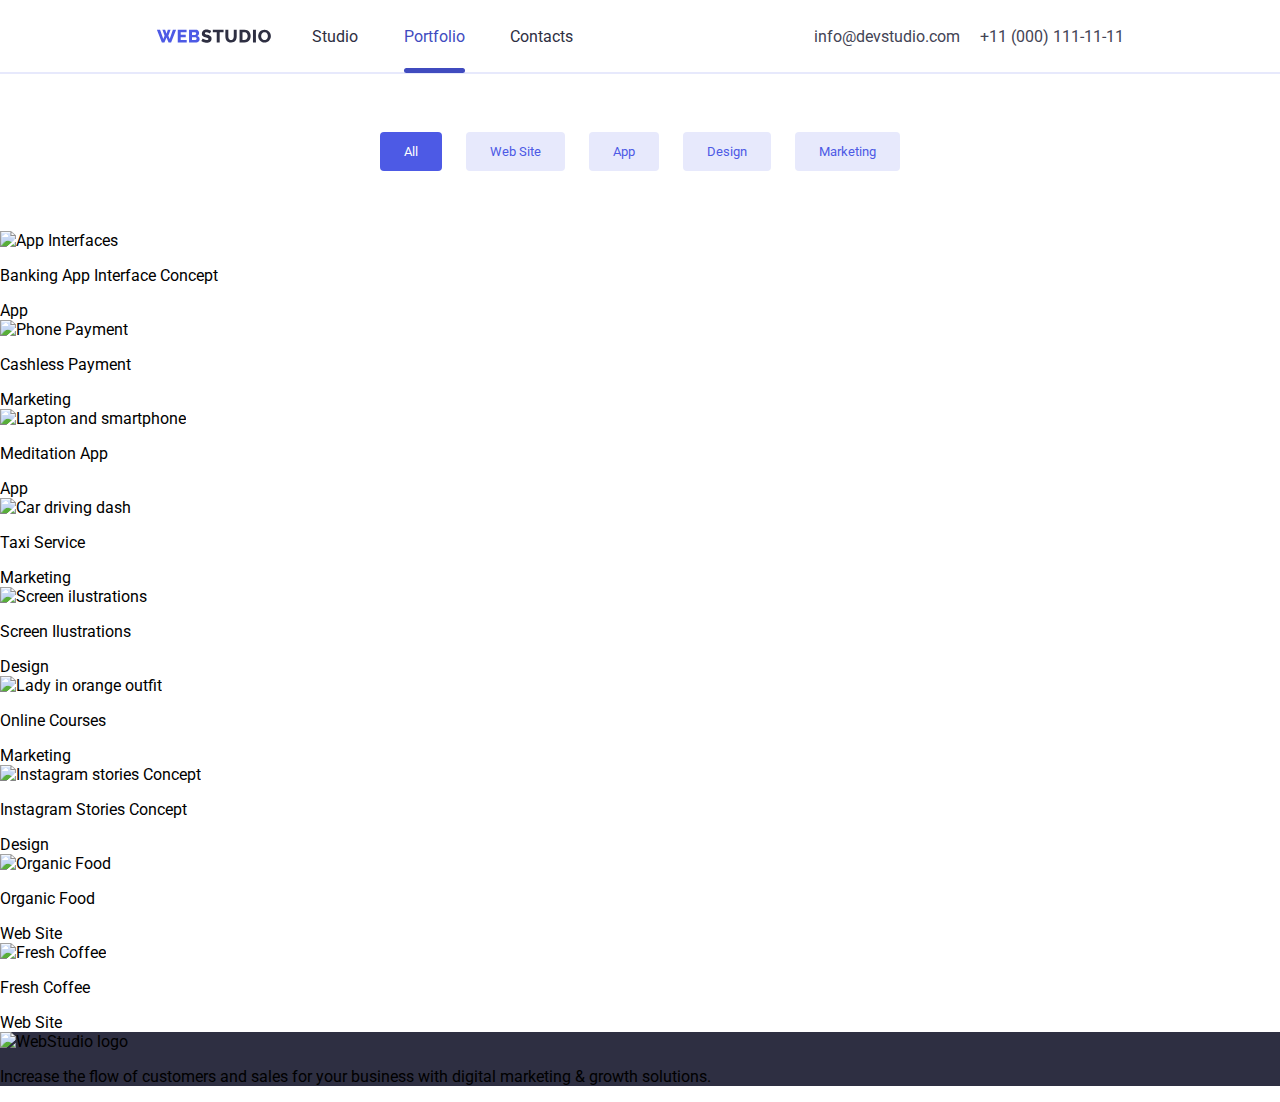
==== portfolio.html @ f5e957b6 "1st commit" ====
<!DOCTYPE html>
<html lang="en"> 
    <head>
        <meta charset="utf-8" />
        <meta name="description" content="Efective solutions for your business" />
        <title>WebStudio</title>
        <link rel="stylesheet" href="css/styles.css"/>
        <link rel="preconnect" href="https://fonts.googleapis.com">
        <link rel="preconnect" href="https://fonts.gstatic.com" crossorigin>
        <link href="https://fonts.googleapis.com/css2?family=Roboto:ital,wght@0,100;0,300;0,400;0,500;0,700;0,900;1,100;1,300;1,400;1,500;1,700;1,900&display=swap" rel="stylesheet">
    </head>

    <body>
        <section class="nav-bar">
            <nav>
                <svg width="116" height="24" viewBox="0 0 116 24" fill="none" xmlns="http://www.w3.org/2000/svg">
                    <path d="M6.436 5.738H9.154L10.486 9.824L11.818 5.738H14.554L12.376 11.678L13.672 15.08L16.876 5.72H20.098L15.112 18.5H12.556L10.486 13.496L8.434 18.5H5.86L0.892 5.72H4.096L7.318 15.08L8.578 11.678L6.436 5.738ZM30.7304 15.908V18.5H21.7484V5.72H30.5684V8.312H24.7004V10.796H29.7404V13.19H24.7004V15.908H30.7304ZM43.6298 15.224C43.6298 15.956 43.4318 16.568 43.0358 17.06C42.6518 17.54 42.1298 17.9 41.4698 18.14C40.8098 18.38 40.0838 18.5 39.2918 18.5H33.0638V5.72H40.1738C40.7738 5.72 41.2898 5.882 41.7218 6.206C42.1658 6.518 42.5018 6.926 42.7298 7.43C42.9698 7.934 43.0898 8.456 43.0898 8.996C43.0898 9.596 42.9338 10.172 42.6218 10.724C42.3098 11.264 41.8538 11.672 41.2538 11.948C41.9858 12.164 42.5618 12.548 42.9818 13.1C43.4138 13.652 43.6298 14.36 43.6298 15.224ZM40.6238 14.63C40.6238 14.354 40.5698 14.114 40.4618 13.91C40.3538 13.694 40.2098 13.526 40.0298 13.406C39.8618 13.274 39.6578 13.208 39.4178 13.208H36.0158V15.998H39.2918C39.5438 15.998 39.7658 15.938 39.9578 15.818C40.1618 15.698 40.3238 15.536 40.4438 15.332C40.5638 15.128 40.6238 14.894 40.6238 14.63ZM36.0158 8.24V10.886H38.9138C39.1298 10.886 39.3278 10.838 39.5078 10.742C39.6998 10.646 39.8558 10.502 39.9758 10.31C40.0958 10.106 40.1558 9.854 40.1558 9.554C40.1558 9.266 40.1018 9.026 39.9938 8.834C39.8978 8.642 39.7658 8.498 39.5978 8.402C39.4298 8.294 39.2378 8.24 39.0218 8.24H36.0158Z" fill="#4D5AE5"/>
                    <path d="M53.892 9.464C53.856 9.404 53.73 9.314 53.514 9.194C53.298 9.062 53.028 8.924 52.704 8.78C52.38 8.636 52.026 8.51 51.642 8.402C51.258 8.294 50.874 8.24 50.49 8.24C49.986 8.24 49.596 8.33 49.32 8.51C49.044 8.678 48.906 8.942 48.906 9.302C48.906 9.59 49.008 9.818 49.212 9.986C49.428 10.154 49.734 10.304 50.13 10.436C50.526 10.556 51.012 10.7 51.588 10.868C52.404 11.084 53.112 11.348 53.712 11.66C54.312 11.96 54.768 12.35 55.08 12.83C55.404 13.31 55.566 13.946 55.566 14.738C55.566 15.458 55.434 16.07 55.17 16.574C54.906 17.066 54.546 17.468 54.09 17.78C53.646 18.08 53.136 18.302 52.56 18.446C51.984 18.578 51.39 18.644 50.778 18.644C50.154 18.644 49.512 18.584 48.852 18.464C48.204 18.332 47.58 18.152 46.98 17.924C46.38 17.684 45.828 17.396 45.324 17.06L46.62 14.486C46.668 14.546 46.824 14.66 47.088 14.828C47.352 14.984 47.676 15.152 48.06 15.332C48.456 15.5 48.894 15.65 49.374 15.782C49.854 15.914 50.34 15.98 50.832 15.98C51.36 15.98 51.75 15.896 52.002 15.728C52.266 15.56 52.398 15.326 52.398 15.026C52.398 14.702 52.26 14.45 51.984 14.27C51.72 14.09 51.354 13.928 50.886 13.784C50.43 13.64 49.902 13.478 49.302 13.298C48.522 13.058 47.874 12.788 47.358 12.488C46.854 12.188 46.476 11.822 46.224 11.39C45.984 10.958 45.864 10.418 45.864 9.77C45.864 8.87 46.074 8.114 46.494 7.502C46.926 6.878 47.502 6.41 48.222 6.098C48.942 5.774 49.728 5.612 50.58 5.612C51.18 5.612 51.756 5.684 52.308 5.828C52.872 5.972 53.394 6.152 53.874 6.368C54.366 6.584 54.804 6.8 55.188 7.016L53.892 9.464ZM67.5762 8.312H63.6882V18.5H60.7362V8.312H56.8302V5.72H67.5762V8.312ZM75.0479 18.608C74.0279 18.608 73.1579 18.44 72.4379 18.104C71.7179 17.756 71.1299 17.288 70.6739 16.7C70.2299 16.1 69.8999 15.422 69.6839 14.666C69.4799 13.898 69.3779 13.094 69.3779 12.254V5.72H72.3299V12.254C72.3299 12.734 72.3779 13.202 72.4739 13.658C72.5699 14.102 72.7259 14.498 72.9419 14.846C73.1579 15.194 73.4339 15.47 73.7699 15.674C74.1179 15.878 74.5439 15.98 75.0479 15.98C75.5639 15.98 75.9959 15.878 76.3439 15.674C76.6919 15.458 76.9679 15.176 77.1719 14.828C77.3759 14.468 77.5259 14.066 77.6219 13.622C77.7179 13.178 77.7659 12.722 77.7659 12.254V5.72H80.7179V12.254C80.7179 13.142 80.6039 13.97 80.3759 14.738C80.1599 15.506 79.8239 16.184 79.3679 16.772C78.9119 17.348 78.3239 17.798 77.6039 18.122C76.8959 18.446 76.0439 18.608 75.0479 18.608ZM83.5452 18.5V5.72H88.3152C89.7192 5.72 90.8892 6.008 91.8252 6.584C92.7732 7.148 93.4872 7.916 93.9672 8.888C94.4472 9.848 94.6872 10.916 94.6872 12.092C94.6872 13.388 94.4232 14.516 93.8952 15.476C93.3672 16.436 92.6232 17.18 91.6632 17.708C90.7152 18.236 89.5992 18.5 88.3152 18.5H83.5452ZM91.6812 12.092C91.6812 11.348 91.5492 10.694 91.2852 10.13C91.0212 9.554 90.6372 9.11 90.1332 8.798C89.6292 8.474 89.0232 8.312 88.3152 8.312H86.4972V15.908H88.3152C89.0352 15.908 89.6412 15.746 90.1332 15.422C90.6372 15.086 91.0212 14.63 91.2852 14.054C91.5492 13.466 91.6812 12.812 91.6812 12.092ZM96.9699 18.5V5.72H99.9219V18.5H96.9699ZM108.504 18.608C107.544 18.608 106.674 18.428 105.894 18.068C105.126 17.696 104.46 17.204 103.896 16.592C103.344 15.968 102.918 15.272 102.618 14.504C102.318 13.724 102.168 12.92 102.168 12.092C102.168 11.24 102.324 10.43 102.636 9.662C102.96 8.894 103.404 8.21 103.968 7.61C104.544 6.998 105.222 6.518 106.002 6.17C106.782 5.822 107.634 5.648 108.558 5.648C109.506 5.648 110.364 5.834 111.132 6.206C111.912 6.566 112.578 7.058 113.13 7.682C113.694 8.306 114.126 9.008 114.426 9.788C114.726 10.556 114.876 11.342 114.876 12.146C114.876 12.998 114.72 13.808 114.408 14.576C114.096 15.344 113.652 16.034 113.076 16.646C112.5 17.246 111.822 17.726 111.042 18.086C110.274 18.434 109.428 18.608 108.504 18.608ZM105.174 12.128C105.174 12.62 105.246 13.1 105.39 13.568C105.534 14.024 105.744 14.432 106.02 14.792C106.308 15.152 106.662 15.44 107.082 15.656C107.502 15.872 107.982 15.98 108.522 15.98C109.086 15.98 109.578 15.872 109.998 15.656C110.418 15.428 110.766 15.128 111.042 14.756C111.318 14.384 111.522 13.97 111.654 13.514C111.798 13.046 111.87 12.572 111.87 12.092C111.87 11.6 111.798 11.126 111.654 10.67C111.51 10.214 111.294 9.806 111.006 9.446C110.718 9.074 110.364 8.786 109.944 8.582C109.524 8.378 109.05 8.276 108.522 8.276C107.958 8.276 107.466 8.384 107.046 8.6C106.638 8.816 106.29 9.11 106.002 9.482C105.726 9.842 105.516 10.256 105.372 10.724C105.24 11.18 105.174 11.648 105.174 12.128Z" fill="#2E2F42"/>
                </svg>
                    
                <ul class="menuItems">
                    <li><a href="studio.html">Studio</a></li>
                    <li class="active"><a href="portfolio.html">Portfolio</a></li>
                    <li><a href="contacts.html">Contacts</a></li>
                </ul>

                <ul class="contactItems">
                    <li><a href="mailto:info@devstudio.com">info@devstudio.com</a></li>
                    <li><a href="tel:+110001111111">+11 (000) 111-11-11</a></li>
                </ul>
            </nav>
        </section>

        <section class="filters">
            <ul>
                <li><button class="all" type="button">All</button></li>
                <li><button class="website" type="button">Web Site</button></li>
                <li><button class="app" type="button">App</button></li>
                <li><button class="design" type="button">Design</button></li>
                <li><button class="marketing" type="button">Marketing</button></li>
            </ul>
        </section>

        <section>
            <article class="card1">
                <header><img src="img/card1.jpg" alt="App Interfaces"></header>
                <p>Banking App Interface Concept</p>
                <footer>
                    <span>App</span>
                </footer>
            </article>

            <article class="card2">
                <header><img src="img/card2.jpg" alt="Phone Payment"></header>
                <p>Cashless Payment</p>
                <footer>
                    <span>Marketing</span>
                </footer>
            </article>

            <article class="card3">
                <header><img src="img/card3.jpg" alt="Lapton and smartphone"></header>
                <p>Meditation App</p>
                <footer>
                    <span>App</span>
                </footer>
            </article>
        </section>

        <section>
            <article class="card1.1">
                <header><img src="img/card1.1.jpg" alt="Car driving dash"></header>
                <p>Taxi Service</p>
                <footer>
                    <span>Marketing</span>
                </footer>
            </article>

            <article class="card2.1">
                <header><img src="img/card2.1.jpg" alt="Screen ilustrations"></header>
                <p>Screen Ilustrations</p>
                <footer>
                    <span>Design</span>
                </footer>
            </article>

            <article class="card3.1">
                <header><img src="img/card3.1.jpg" alt="Lady in orange outfit"></header>
                <p>Online Courses</p>
                <footer>
                    <span>Marketing</span>
                </footer>
            </article>
        
            <article class="card1.2">
                <header><img src="img/card1.2.jpg" alt="Instagram stories Concept"></header>
                <p>Instagram Stories Concept</p>
                <footer>
                    <span>Design</span>
                </footer>
            </article>

            <article class="card2.2">
                <header><img src="img/card2.2.jpg" alt="Organic Food"></header>
                <p>Organic Food</p>
                <footer>
                    <span>Web Site</span>
                </footer>
            </article>

            <article class="card3.2">
                <header><img src="img/card3.2.jpg" alt="Fresh Coffee"></header>
                <p>Fresh Coffee</p>
                <footer>
                    <span>Web Site</span>
                </footer>
            </article>
        </section>
        
        <footer class="footer">
            <img src="img/logo.jpg" alt="WebStudio logo">
            <p>Increase the flow of customers and sales for your business with digital marketing & growth solutions.</p>
        </footer>
    </body>
    
</html>
---- css/styles.css ----
* {
    font-family: "Roboto", sans-serif;
}

ul{
    list-style-type: none;
    padding: 0;
    margin: 0;
    display: flex;
}

nav {
    display: flex;
    align-items: center;
    padding: 24px 156px;
    border-bottom: 2px solid #E7E9FC;
}

nav a {
    text-decoration: none;
}

body {
    margin: 0;
}

ul.menuItems {
    width: 261px;
    display: flex;
    justify-content: space-between;
    margin-left: 40px;
}

ul.menuItems a {
    color: #2E2F42;
}

ul.contactItems {
    display: flex;
    margin-left: auto;
    gap: 20px;
}

ul.contactItems a {
    color: #434455;
}

.menuItems .active a {
    color: #404BBF;
}

.menuItems .active {
    position: relative;
}

.menuItems .active::after{
    content: '';
    background: #404BBF;
    width: 100%;
    height: 5px;
    position: absolute;
    border-radius: 6px;
    left: 0;
    top: 41px;
}

.filters ul {
    display: flex;
    justify-content: center;
    align-items: center;
    gap: 24px;
    padding: 60px;
}

button {
    color: #4D5AE5;
    outline: none;
    border: none;
    background-color: #E7E9FC;
    padding: 12px 24px;
    cursor: pointer;
    border-radius: 4px;
}

button.all {
    color: #FFFFFF;
    background-color: #4D5AE5;
}

.nav-bar .menu {
    font-weight: 500;
    size: 16px;
    line-height: 24px;
}

.filters .menu{
    font-weight: 500;
    size: 16px;
    line-height: 24px;

}
.nav-bar {
    height: 72px;
    border: 1px;
}


.footer {
    background-color: #2E2F42;
}
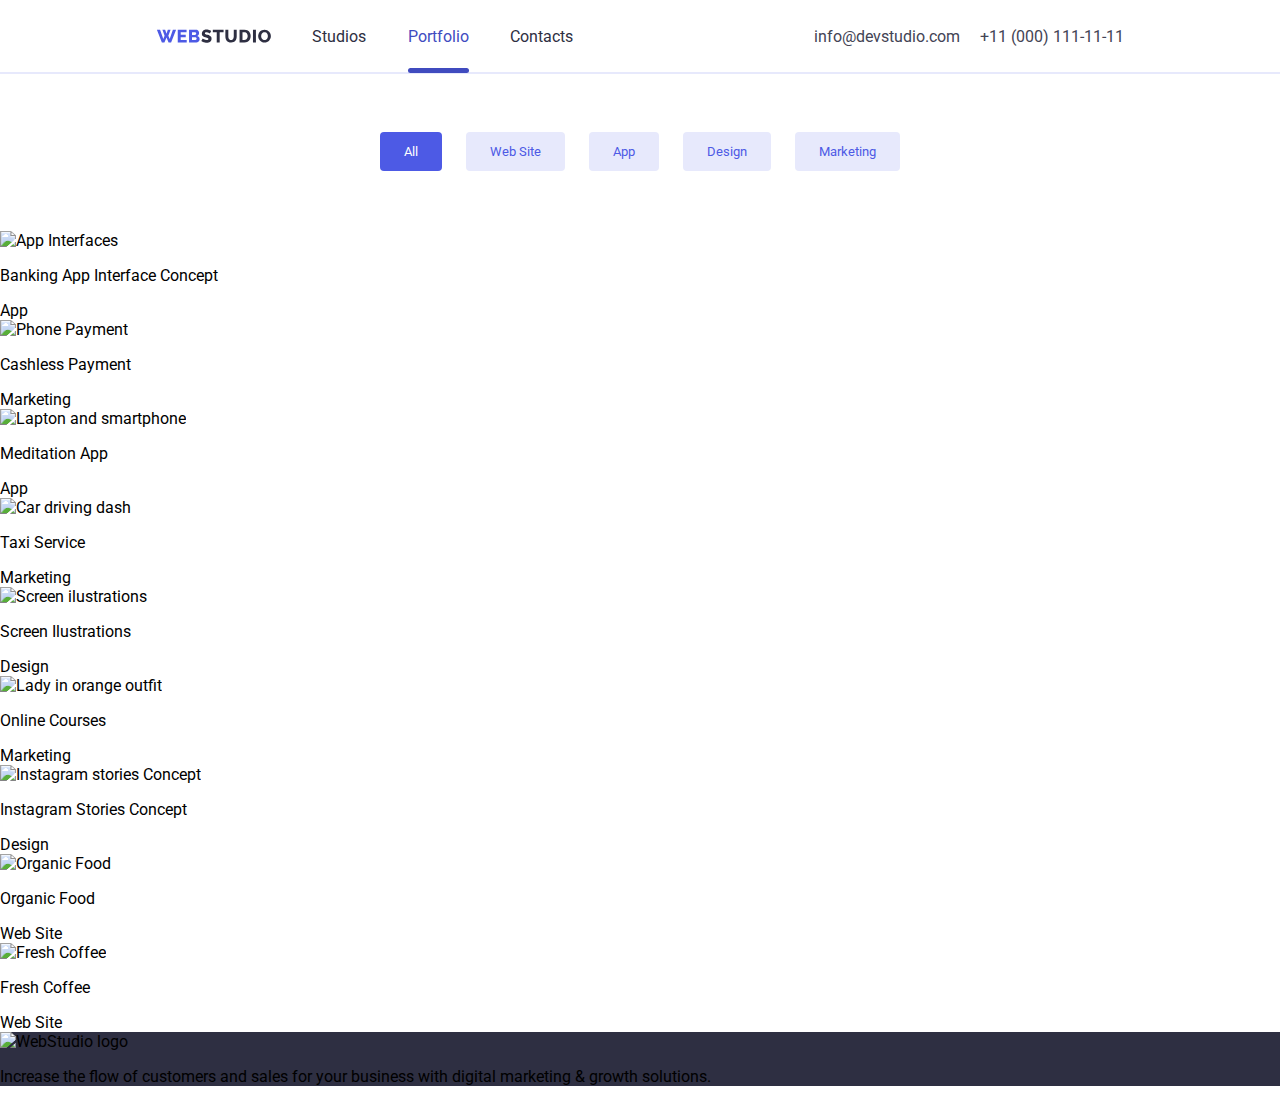
==== commit a4a6edae: "2nd commit" ====
--- a/portfolio.html
+++ b/portfolio.html
@@ -19,7 +19,7 @@
                 </svg>
                     
                 <ul class="menuItems">
-                    <li><a href="studio.html">Studio</a></li>
+                    <li><a href="studio.html">Studios</a></li>
                     <li class="active"><a href="portfolio.html">Portfolio</a></li>
                     <li><a href="contacts.html">Contacts</a></li>
                 </ul>
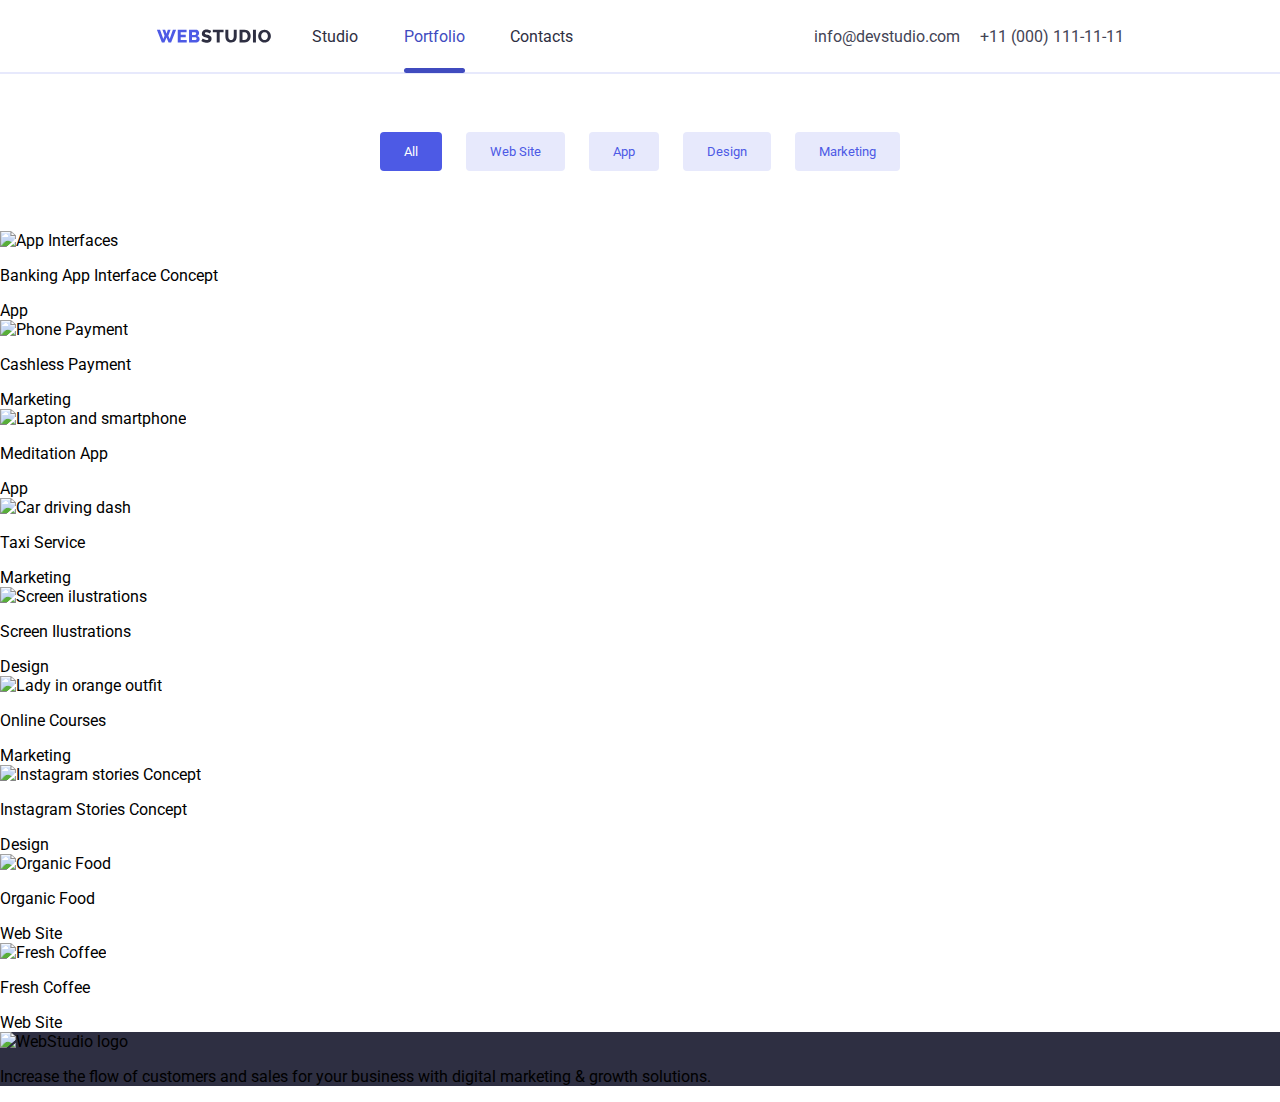
==== commit 03df89fe: "2rd commit" ====
--- a/portfolio.html
+++ b/portfolio.html
@@ -19,7 +19,7 @@
                 </svg>
                     
                 <ul class="menuItems">
-                    <li><a href="studio.html">Studios</a></li>
+                    <li><a href="studio.html">Studio</a></li>
                     <li class="active"><a href="portfolio.html">Portfolio</a></li>
                     <li><a href="contacts.html">Contacts</a></li>
                 </ul>
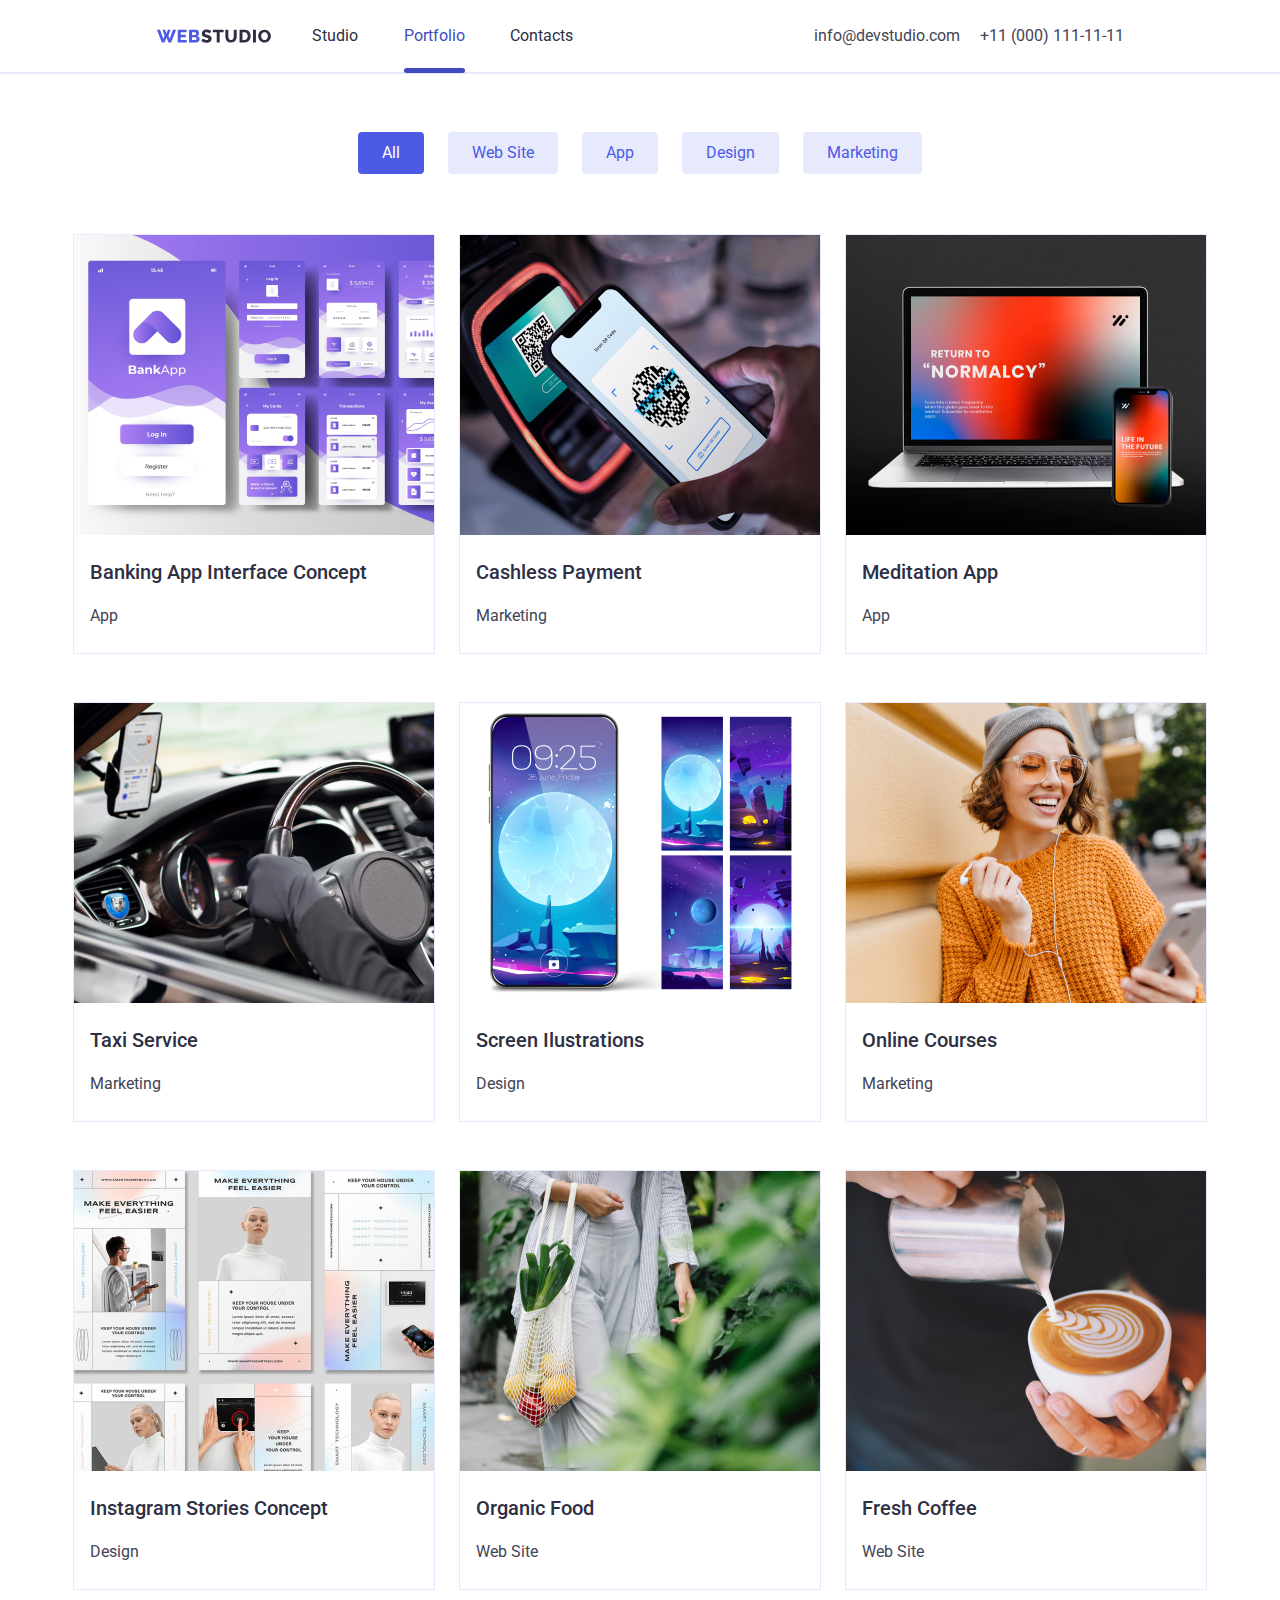
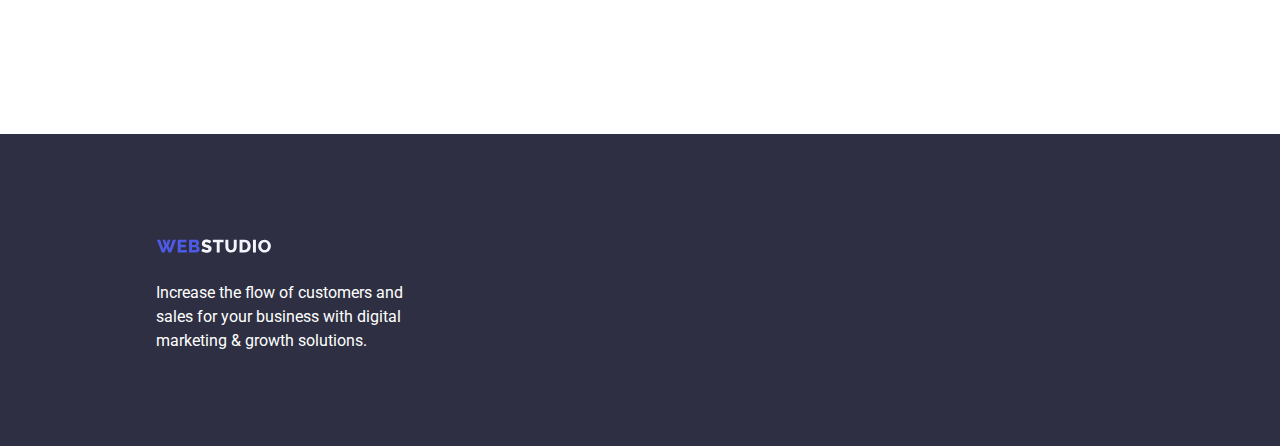
==== commit 049ebe26: "final commit1" ====
--- a/portfolio.html
+++ b/portfolio.html
@@ -1,9 +1,11 @@
 <!DOCTYPE html>
 <html lang="en"> 
+
     <head>
         <meta charset="utf-8" />
         <meta name="description" content="Efective solutions for your business" />
         <title>WebStudio</title>
+        <link rel="stylesheet" href="https://cdn.jsdelivr.net/npm/modern-normalize@2.0.0/modern-normalize.min.css">
         <link rel="stylesheet" href="css/styles.css"/>
         <link rel="preconnect" href="https://fonts.googleapis.com">
         <link rel="preconnect" href="https://fonts.gstatic.com" crossorigin>
@@ -41,85 +43,110 @@
             </ul>
         </section>
 
-        <section>
-            <article class="card1">
-                <header><img src="img/card1.jpg" alt="App Interfaces"></header>
-                <p>Banking App Interface Concept</p>
-                <footer>
-                    <span>App</span>
-                </footer>
+        <section class="cards">
+            <article class="card">
+                <header><img src="images/card1.jpg" alt="App Interfaces"></header>
+                <div>
+                    <p>Banking App Interface Concept</p>
+                    <footer>
+                        <span>App</span>
+                    </footer>
+                </div>
             </article>
 
-            <article class="card2">
-                <header><img src="img/card2.jpg" alt="Phone Payment"></header>
-                <p>Cashless Payment</p>
-                <footer>
-                    <span>Marketing</span>
-                </footer>
+            <article class="card">
+                <header><img src="images/card2.jpg" alt="Phone Payment"></header>
+                <div>
+                    <p>Cashless Payment</p>
+                    <footer>
+                        <span>Marketing</span>
+                    </footer>
+                </div>
             </article>
 
-            <article class="card3">
-                <header><img src="img/card3.jpg" alt="Lapton and smartphone"></header>
-                <p>Meditation App</p>
-                <footer>
-                    <span>App</span>
-                </footer>
+            <article class="card">
+                <header><img src="images/card3.jpg" alt="Lapton and smartphone"></header>
+                <div>
+                    <p>Meditation App</p>
+                    <footer>
+                        <span>App</span>
+                    </footer>
+                </div>
             </article>
         </section>
 
-        <section>
-            <article class="card1.1">
-                <header><img src="img/card1.1.jpg" alt="Car driving dash"></header>
-                <p>Taxi Service</p>
-                <footer>
-                    <span>Marketing</span>
-                </footer>
+        <section class="cards">
+            <article class="card">
+                <header><img src="images/card1.1.jpg" alt="Car driving dash"></header>
+                <div>
+                    <p>Taxi Service</p>
+                    <footer>
+                        <span>Marketing</span>
+                    </footer>
+                </div>
             </article>
 
-            <article class="card2.1">
-                <header><img src="img/card2.1.jpg" alt="Screen ilustrations"></header>
-                <p>Screen Ilustrations</p>
-                <footer>
-                    <span>Design</span>
-                </footer>
+            <article class="card">
+                <header><img src="images/card2.1.jpg" alt="Screen ilustrations"></header>
+                <div>
+                    <p>Screen Ilustrations</p>
+                    <footer>
+                        <span>Design</span>
+                    </footer>
+                </div>
             </article>
 
-            <article class="card3.1">
-                <header><img src="img/card3.1.jpg" alt="Lady in orange outfit"></header>
-                <p>Online Courses</p>
-                <footer>
-                    <span>Marketing</span>
-                </footer>
+            <article class="card">
+                <header><img src="images/card3.1.jpg" alt="Lady in orange outfit"></header>
+                <div>
+                    <p>Online Courses</p>
+                    <footer>
+                        <span>Marketing</span>
+                    </footer>
+                </div>
             </article>
+        </section>
         
-            <article class="card1.2">
-                <header><img src="img/card1.2.jpg" alt="Instagram stories Concept"></header>
-                <p>Instagram Stories Concept</p>
-                <footer>
-                    <span>Design</span>
-                </footer>
+        <section class="cards">
+            <article class="card">
+                <header><img src="images/card1.2.jpg" alt="Instagram stories Concept"></header>
+                <div>
+                    <p>Instagram Stories Concept</p>
+                    <footer>
+                        <span>Design</span>
+                    </footer>
+                </div>
             </article>
 
-            <article class="card2.2">
-                <header><img src="img/card2.2.jpg" alt="Organic Food"></header>
-                <p>Organic Food</p>
-                <footer>
-                    <span>Web Site</span>
-                </footer>
+            <article class="card">
+                <header><img src="images/card2.2.jpg" alt="Organic Food"></header>
+               <div>
+                    <p>Organic Food</p>
+                    <footer>
+                        <span>Web Site</span>
+                    </footer>
+               </div>
             </article>
 
-            <article class="card3.2">
-                <header><img src="img/card3.2.jpg" alt="Fresh Coffee"></header>
-                <p>Fresh Coffee</p>
-                <footer>
-                    <span>Web Site</span>
-                </footer>
+            <article class="card">
+                <header><img src="images/card3.2.jpg" alt="Fresh Coffee"></header>
+                <div>
+                    <p>Fresh Coffee</p>
+                    <footer>
+                        <span>Web Site</span>
+                    </footer>
+                </div>
             </article>
         </section>
         
         <footer class="footer">
-            <img src="img/logo.jpg" alt="WebStudio logo">
-            <p>Increase the flow of customers and sales for your business with digital marketing & growth solutions.</p>
+            <div>
+                <svg width="116" height="24" viewBox="0 0 116 24" fill="none" xmlns="http://www.w3.org/2000/svg">
+                    <path d="M6.436 5.738H9.154L10.486 9.824L11.818 5.738H14.554L12.376 11.678L13.672 15.08L16.876 5.72H20.098L15.112 18.5H12.556L10.486 13.496L8.434 18.5H5.86L0.892 5.72H4.096L7.318 15.08L8.578 11.678L6.436 5.738ZM30.7304 15.908V18.5H21.7484V5.72H30.5684V8.312H24.7004V10.796H29.7404V13.19H24.7004V15.908H30.7304ZM43.6298 15.224C43.6298 15.956 43.4318 16.568 43.0358 17.06C42.6518 17.54 42.1298 17.9 41.4698 18.14C40.8098 18.38 40.0838 18.5 39.2918 18.5H33.0638V5.72H40.1738C40.7738 5.72 41.2898 5.882 41.7218 6.206C42.1658 6.518 42.5018 6.926 42.7298 7.43C42.9698 7.934 43.0898 8.456 43.0898 8.996C43.0898 9.596 42.9338 10.172 42.6218 10.724C42.3098 11.264 41.8538 11.672 41.2538 11.948C41.9858 12.164 42.5618 12.548 42.9818 13.1C43.4138 13.652 43.6298 14.36 43.6298 15.224ZM40.6238 14.63C40.6238 14.354 40.5698 14.114 40.4618 13.91C40.3538 13.694 40.2098 13.526 40.0298 13.406C39.8618 13.274 39.6578 13.208 39.4178 13.208H36.0158V15.998H39.2918C39.5438 15.998 39.7658 15.938 39.9578 15.818C40.1618 15.698 40.3238 15.536 40.4438 15.332C40.5638 15.128 40.6238 14.894 40.6238 14.63ZM36.0158 8.24V10.886H38.9138C39.1298 10.886 39.3278 10.838 39.5078 10.742C39.6998 10.646 39.8558 10.502 39.9758 10.31C40.0958 10.106 40.1558 9.854 40.1558 9.554C40.1558 9.266 40.1018 9.026 39.9938 8.834C39.8978 8.642 39.7658 8.498 39.5978 8.402C39.4298 8.294 39.2378 8.24 39.0218 8.24H36.0158Z" fill="#4D5AE5"/>
+                    <path d="M53.892 9.464C53.856 9.404 53.73 9.314 53.514 9.194C53.298 9.062 53.028 8.924 52.704 8.78C52.38 8.636 52.026 8.51 51.642 8.402C51.258 8.294 50.874 8.24 50.49 8.24C49.986 8.24 49.596 8.33 49.32 8.51C49.044 8.678 48.906 8.942 48.906 9.302C48.906 9.59 49.008 9.818 49.212 9.986C49.428 10.154 49.734 10.304 50.13 10.436C50.526 10.556 51.012 10.7 51.588 10.868C52.404 11.084 53.112 11.348 53.712 11.66C54.312 11.96 54.768 12.35 55.08 12.83C55.404 13.31 55.566 13.946 55.566 14.738C55.566 15.458 55.434 16.07 55.17 16.574C54.906 17.066 54.546 17.468 54.09 17.78C53.646 18.08 53.136 18.302 52.56 18.446C51.984 18.578 51.39 18.644 50.778 18.644C50.154 18.644 49.512 18.584 48.852 18.464C48.204 18.332 47.58 18.152 46.98 17.924C46.38 17.684 45.828 17.396 45.324 17.06L46.62 14.486C46.668 14.546 46.824 14.66 47.088 14.828C47.352 14.984 47.676 15.152 48.06 15.332C48.456 15.5 48.894 15.65 49.374 15.782C49.854 15.914 50.34 15.98 50.832 15.98C51.36 15.98 51.75 15.896 52.002 15.728C52.266 15.56 52.398 15.326 52.398 15.026C52.398 14.702 52.26 14.45 51.984 14.27C51.72 14.09 51.354 13.928 50.886 13.784C50.43 13.64 49.902 13.478 49.302 13.298C48.522 13.058 47.874 12.788 47.358 12.488C46.854 12.188 46.476 11.822 46.224 11.39C45.984 10.958 45.864 10.418 45.864 9.77C45.864 8.87 46.074 8.114 46.494 7.502C46.926 6.878 47.502 6.41 48.222 6.098C48.942 5.774 49.728 5.612 50.58 5.612C51.18 5.612 51.756 5.684 52.308 5.828C52.872 5.972 53.394 6.152 53.874 6.368C54.366 6.584 54.804 6.8 55.188 7.016L53.892 9.464ZM67.5762 8.312H63.6882V18.5H60.7362V8.312H56.8302V5.72H67.5762V8.312ZM75.0479 18.608C74.0279 18.608 73.1579 18.44 72.4379 18.104C71.7179 17.756 71.1299 17.288 70.6739 16.7C70.2299 16.1 69.8999 15.422 69.6839 14.666C69.4799 13.898 69.3779 13.094 69.3779 12.254V5.72H72.3299V12.254C72.3299 12.734 72.3779 13.202 72.4739 13.658C72.5699 14.102 72.7259 14.498 72.9419 14.846C73.1579 15.194 73.4339 15.47 73.7699 15.674C74.1179 15.878 74.5439 15.98 75.0479 15.98C75.5639 15.98 75.9959 15.878 76.3439 15.674C76.6919 15.458 76.9679 15.176 77.1719 14.828C77.3759 14.468 77.5259 14.066 77.6219 13.622C77.7179 13.178 77.7659 12.722 77.7659 12.254V5.72H80.7179V12.254C80.7179 13.142 80.6039 13.97 80.3759 14.738C80.1599 15.506 79.8239 16.184 79.3679 16.772C78.9119 17.348 78.3239 17.798 77.6039 18.122C76.8959 18.446 76.0439 18.608 75.0479 18.608ZM83.5452 18.5V5.72H88.3152C89.7192 5.72 90.8892 6.008 91.8252 6.584C92.7732 7.148 93.4872 7.916 93.9672 8.888C94.4472 9.848 94.6872 10.916 94.6872 12.092C94.6872 13.388 94.4232 14.516 93.8952 15.476C93.3672 16.436 92.6232 17.18 91.6632 17.708C90.7152 18.236 89.5992 18.5 88.3152 18.5H83.5452ZM91.6812 12.092C91.6812 11.348 91.5492 10.694 91.2852 10.13C91.0212 9.554 90.6372 9.11 90.1332 8.798C89.6292 8.474 89.0232 8.312 88.3152 8.312H86.4972V15.908H88.3152C89.0352 15.908 89.6412 15.746 90.1332 15.422C90.6372 15.086 91.0212 14.63 91.2852 14.054C91.5492 13.466 91.6812 12.812 91.6812 12.092ZM96.9699 18.5V5.72H99.9219V18.5H96.9699ZM108.504 18.608C107.544 18.608 106.674 18.428 105.894 18.068C105.126 17.696 104.46 17.204 103.896 16.592C103.344 15.968 102.918 15.272 102.618 14.504C102.318 13.724 102.168 12.92 102.168 12.092C102.168 11.24 102.324 10.43 102.636 9.662C102.96 8.894 103.404 8.21 103.968 7.61C104.544 6.998 105.222 6.518 106.002 6.17C106.782 5.822 107.634 5.648 108.558 5.648C109.506 5.648 110.364 5.834 111.132 6.206C111.912 6.566 112.578 7.058 113.13 7.682C113.694 8.306 114.126 9.008 114.426 9.788C114.726 10.556 114.876 11.342 114.876 12.146C114.876 12.998 114.72 13.808 114.408 14.576C114.096 15.344 113.652 16.034 113.076 16.646C112.5 17.246 111.822 17.726 111.042 18.086C110.274 18.434 109.428 18.608 108.504 18.608ZM105.174 12.128C105.174 12.62 105.246 13.1 105.39 13.568C105.534 14.024 105.744 14.432 106.02 14.792C106.308 15.152 106.662 15.44 107.082 15.656C107.502 15.872 107.982 15.98 108.522 15.98C109.086 15.98 109.578 15.872 109.998 15.656C110.418 15.428 110.766 15.128 111.042 14.756C111.318 14.384 111.522 13.97 111.654 13.514C111.798 13.046 111.87 12.572 111.87 12.092C111.87 11.6 111.798 11.126 111.654 10.67C111.51 10.214 111.294 9.806 111.006 9.446C110.718 9.074 110.364 8.786 109.944 8.582C109.524 8.378 109.05 8.276 108.522 8.276C107.958 8.276 107.466 8.384 107.046 8.6C106.638 8.816 106.29 9.11 106.002 9.482C105.726 9.842 105.516 10.256 105.372 10.724C105.24 11.18 105.174 11.648 105.174 12.128Z" fill="#F4F4FD"/>
+                </svg>
+                <p>Increase the flow of customers and sales for your business with digital marketing & growth solutions.</p>
+            </div>
         </footer>
     </body>
     
--- a/css/styles.css
+++ b/css/styles.css
@@ -106,7 +106,48 @@
 
 
 .footer {
+    margin-top: 96px;
+    height: 312px;
+    color: #FFFFFF;
     background-color: #2E2F42;
 }
 
+.footer div{
+    position: absolute;
+    margin-top: 100px;
+    margin-left: 156px;
+    line-height: 24px;
+    font-weight: 400;
+    font-size: 16px;
+    width: 264px;
+}
 
+section.cards{
+    object-fit: cover;
+    padding-bottom: 48px;
+    gap: 24px;
+    justify-content: center;
+    display: flex;
+    
+}
+
+.cards .card{
+    height: 420px;
+    border: 1px solid #E7E9FC;
+}
+
+.card div {
+    line-height: 24px;
+    font-size: 20px;
+    font-weight: 500;
+    color: #2E2F42;
+    padding: 0px 16px 0px 16px;
+}
+
+
+.cards .card footer{
+    line-height: 24px;
+    font-size: 16px;
+    font-weight: 400;
+    color: #434455;
+}